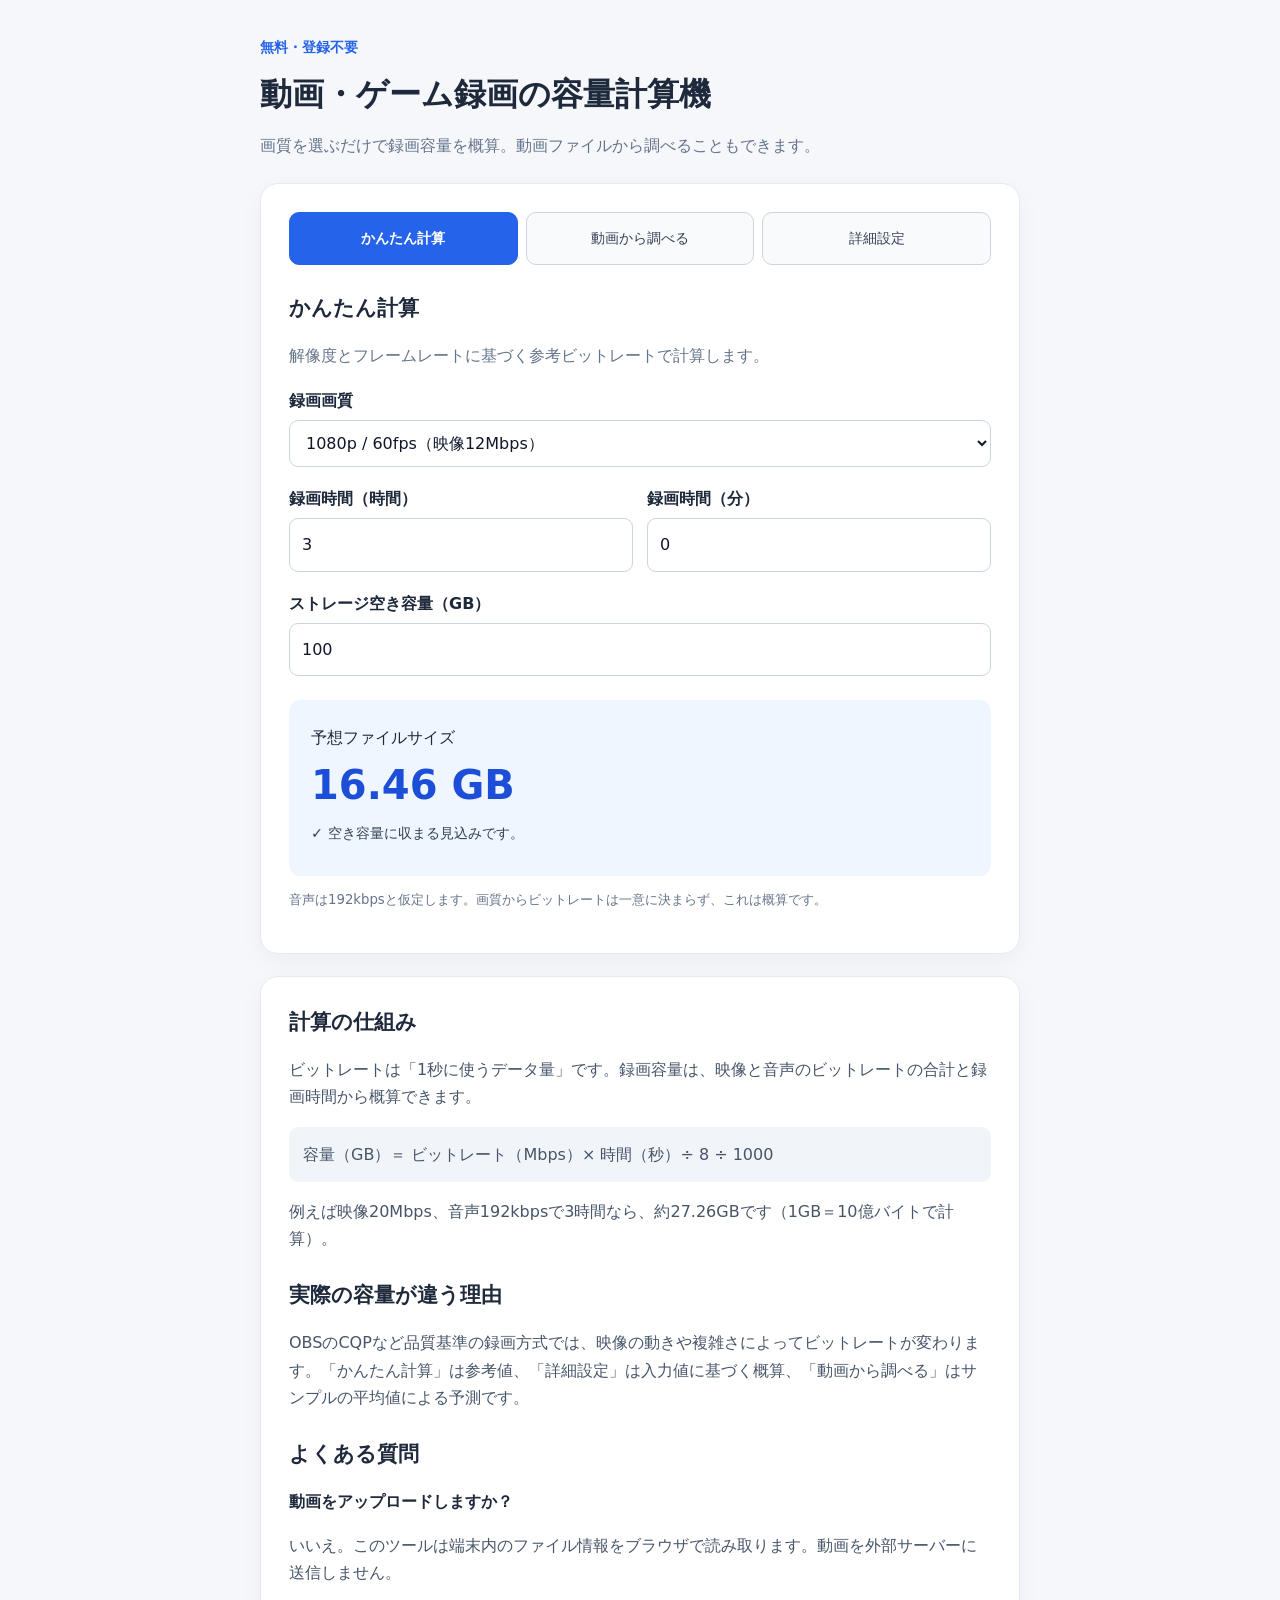
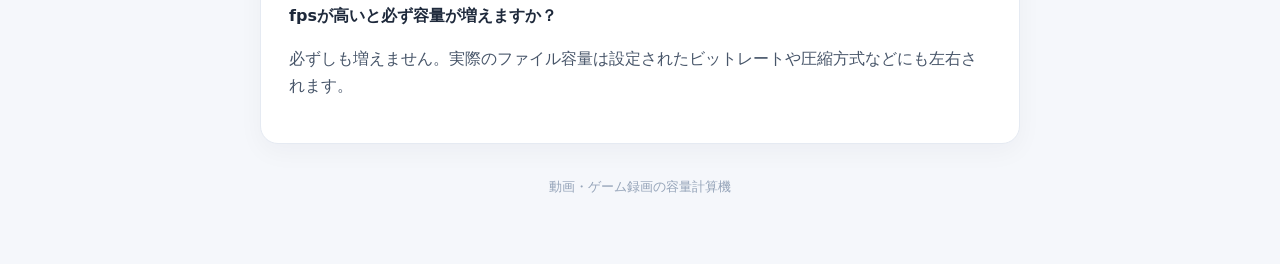
==== index.html @ 2545dfb8 "録画容量シミュ" ====
<!doctype html>
<html lang="ja">
<head>
  <meta charset="UTF-8">
  <meta name="viewport" content="width=device-width, initial-scale=1">
  <meta name="description" content="動画・ゲーム録画の容量を無料で計算。画質から概算、手元の動画から平均ビットレートを推定、OBSの設定値から詳細計算できます。">
  <title>動画・ゲーム録画の容量計算機</title>
  <link rel="stylesheet" href="style.css">
  <script src="script.js" defer></script>
</head>
<body>
  <main class="container">
    <header class="hero">
      <p class="eyebrow">無料・登録不要</p>
      <h1>動画・ゲーム録画の容量計算機</h1>
      <p>画質を選ぶだけで録画容量を概算。動画ファイルから調べることもできます。</p>
    </header>

    <section class="card" aria-label="容量計算ツール">
      <div class="tabs" role="tablist" aria-label="計算方法">
        <button type="button" class="tab active" role="tab" id="tab-easy" aria-controls="panel-easy" aria-selected="true" tabindex="0" data-tab="easy">かんたん計算</button>
        <button type="button" class="tab" role="tab" id="tab-file" aria-controls="panel-file" aria-selected="false" tabindex="-1" data-tab="file">動画から調べる</button>
        <button type="button" class="tab" role="tab" id="tab-detail" aria-controls="panel-detail" aria-selected="false" tabindex="-1" data-tab="detail">詳細設定</button>
      </div>

      <section id="panel-easy" class="panel" role="tabpanel" aria-labelledby="tab-easy">
        <h2>かんたん計算</h2>
        <p class="muted">解像度とフレームレートに基づく参考ビットレートで計算します。</p>
        <label for="quality">録画画質</label>
        <select id="quality">
          <option value="5">720p / 30fps（映像5Mbps）</option>
          <option value="8">1080p / 30fps（映像8Mbps）</option>
          <option value="12" selected>1080p / 60fps（映像12Mbps）</option>
          <option value="24">1440p / 60fps（映像24Mbps）</option>
          <option value="45">4K / 60fps（映像45Mbps）</option>
        </select>
        <div class="two-col">
          <div>
            <label for="easyHours">録画時間（時間）</label>
            <input id="easyHours" type="number" min="0" step="1" value="3">
          </div>
          <div>
            <label for="easyMinutes">録画時間（分）</label>
            <input id="easyMinutes" type="number" min="0" max="59" step="1" value="0">
          </div>
        </div>
        <label for="easyStorage">ストレージ空き容量（GB）</label>
        <input id="easyStorage" type="number" min="0" step="any" value="100">
        <div class="result" aria-live="polite">
          <p>予想ファイルサイズ</p>
          <output id="easySize" class="big">—</output>
          <p id="easyStatus" class="status"></p>
        </div>
        <p class="muted small">音声は192kbpsと仮定します。画質からビットレートは一意に決まらず、これは概算です。</p>
      </section>

      <section id="panel-file" class="panel" role="tabpanel" aria-labelledby="tab-file" hidden>
        <h2>動画から調べる</h2>
        <p class="muted">サンプル動画のファイルサイズと再生時間から、全体の平均ビットレートを推定します。</p>
        <label for="videoFile">手元の動画を選択</label>
        <input id="videoFile" type="file" accept="video/*,.mp4,.mov,.webm,.mkv">
        <p class="muted small">動画はサーバーへ送信しません。ブラウザで再生時間を読めない形式には対応できません。</p>
        <div class="two-col">
          <div>
            <label for="fileHours">予測する時間（時間）</label>
            <input id="fileHours" type="number" min="0" step="1" value="3">
          </div>
          <div>
            <label for="fileMinutes">予測する時間（分）</label>
            <input id="fileMinutes" type="number" min="0" max="59" step="1" value="0">
          </div>
        </div>
        <div id="fileResult" class="result" aria-live="polite">
          <p>平均総ビットレート</p>
          <output id="detectedBitrate" class="medium">—</output>
          <p>指定時間の予想容量</p>
          <output id="fileSize" class="big">—</output>
          <p id="fileStatus" class="status">動画を選択してください。</p>
        </div>
        <p class="muted small">平均総ビットレートには音声やコンテナ情報なども含まれます。映像内容や録画設定が変わると予測が外れることがあります。</p>
      </section>

      <section id="panel-detail" class="panel" role="tabpanel" aria-labelledby="tab-detail" hidden>
        <h2>詳細設定</h2>
        <p class="muted">OBSなどで設定した映像・音声ビットレートを入力します。</p>
        <label for="videoBitrate">映像ビットレート（Mbps）</label>
        <input id="videoBitrate" type="number" min="0.01" step="any" value="20">
        <label for="audioBitrate">音声ビットレート（kbps）</label>
        <input id="audioBitrate" type="number" min="0" step="any" value="192">
        <div class="two-col">
          <div>
            <label for="detailHours">録画時間（時間）</label>
            <input id="detailHours" type="number" min="0" step="1" value="3">
          </div>
          <div>
            <label for="detailMinutes">録画時間（分）</label>
            <input id="detailMinutes" type="number" min="0" max="59" step="1" value="0">
          </div>
        </div>
        <label for="detailStorage">ストレージ空き容量（GB）</label>
        <input id="detailStorage" type="number" min="0" step="any" value="100">
        <div class="result" aria-live="polite">
          <p>予想ファイルサイズ</p>
          <output id="detailSize" class="big">—</output>
          <p id="detailStatus" class="status"></p>
        </div>
      </section>
    </section>

    <article class="card guide">
      <h2>計算の仕組み</h2>
      <p>ビットレートは「1秒に使うデータ量」です。録画容量は、映像と音声のビットレートの合計と録画時間から概算できます。</p>
      <p class="formula">容量（GB）＝ ビットレート（Mbps）× 時間（秒）÷ 8 ÷ 1000</p>
      <p>例えば映像20Mbps、音声192kbpsで3時間なら、約27.26GBです（1GB＝10億バイトで計算）。</p>
      <h2>実際の容量が違う理由</h2>
      <p>OBSのCQPなど品質基準の録画方式では、映像の動きや複雑さによってビットレートが変わります。「かんたん計算」は参考値、「詳細設定」は入力値に基づく概算、「動画から調べる」はサンプルの平均値による予測です。</p>
      <h2>よくある質問</h2>
      <h3>動画をアップロードしますか？</h3>
      <p>いいえ。このツールは端末内のファイル情報をブラウザで読み取ります。動画を外部サーバーに送信しません。</p>
      <h3>fpsが高いと必ず容量が増えますか？</h3>
      <p>必ずしも増えません。実際のファイル容量は設定されたビットレートや圧縮方式などにも左右されます。</p>
    </article>
    <footer>動画・ゲーム録画の容量計算機</footer>
  </main>
</body>
</html>
---- style.css ----
:root {
  color-scheme: light;
  font-family: system-ui, -apple-system, "Hiragino Kaku Gothic ProN", "Noto Sans JP", sans-serif;
}

* {
  box-sizing: border-box;
}

body {
  margin: 0;
  background: #f5f7fb;
  color: #1e293b;
  line-height: 1.7;
}

.container {
  width: min(100% - 32px, 760px);
  margin: 36px auto;
}

.hero {
  margin-bottom: 24px;
}

.hero h1 {
  font-size: clamp(1.55rem, 5vw, 2rem);
  line-height: 1.35;
  margin: 4px 0 10px;
}

.hero p {
  color: #64748b;
}

.eyebrow {
  color: #2563eb !important;
  font-size: .85rem;
  font-weight: 700;
}

.card {
  background: #fff;
  border: 1px solid #e5eaf2;
  border-radius: 18px;
  padding: 28px;
  margin-bottom: 22px;
  box-shadow: 0 8px 26px #0f172a0a;
}

.tabs {
  display: grid;
  grid-template-columns: repeat(3, minmax(0, 1fr));
  gap: 8px;
  margin-bottom: 26px;
}

.tab {
  padding: 13px 6px;
  border: 1px solid #cbd5e1;
  border-radius: 10px;
  background: #f8fafc;
  color: #334155;
  font: inherit;
  font-size: .9rem;
  cursor: pointer;
}

.tab.active {
  color: #fff;
  background: #2563eb;
  border-color: #2563eb;
  font-weight: 700;
}

.tab:focus-visible,
input:focus-visible,
select:focus-visible {
  outline: 3px solid #93c5fd;
  outline-offset: 2px;
}

.panel[hidden] {
  display: none;
}

h2 {
  margin: 0 0 10px;
  font-size: 1.3rem;
}

h3 {
  font-size: 1rem;
  margin-bottom: 4px;
}

.muted {
  color: #64748b;
}

.small {
  font-size: .83rem;
}

label {
  display: block;
  margin: 18px 0 6px;
  font-weight: 650;
}

input,
select {
  display: block;
  width: 100%;
  border: 1px solid #cbd5e1;
  border-radius: 9px;
  padding: 12px;
  background: white;
  color: #0f172a;
  font: inherit;
  font-size: 1rem;
}

input[type="file"] {
  padding: 18px 12px;
  border-style: dashed;
}

.two-col {
  display: grid;
  grid-template-columns: repeat(2, minmax(0, 1fr));
  gap: 14px;
}

.result {
  background: #eff6ff;
  border-radius: 12px;
  padding: 22px;
  margin-top: 24px;
}

.result p {
  margin: 2px 0 8px;
}

.big,
.medium {
  display: block;
  font-weight: 750;
  color: #1d4ed8;
  line-height: 1.3;
  overflow-wrap: anywhere;
}

.big {
  font-size: clamp(1.8rem, 6vw, 2.5rem);
}

.medium {
  font-size: 1.4rem;
}

.status {
  font-size: .9rem;
  color: #334155;
  margin-top: 10px !important;
}

.guide h2:not(:first-child) {
  margin-top: 26px;
}

.guide p {
  color: #475569;
}

.formula {
  background: #f1f5f9;
  padding: 14px;
  border-radius: 9px;
  overflow-wrap: anywhere;
}

footer {
  text-align: center;
  color: #94a3b8;
  font-size: .8rem;
  padding: 10px 0 30px;
}

@media (max-width: 560px) {
  .container {
    margin-top: 20px;
  }

  .card {
    padding: 18px;
  }

  .tabs {
    gap: 5px;
  }

  .tab {
    font-size: .76rem;
    line-height: 1.4;
    padding: 12px 4px;
  }

  .two-col {
    grid-template-columns: 1fr;
    gap: 0;
  }
}
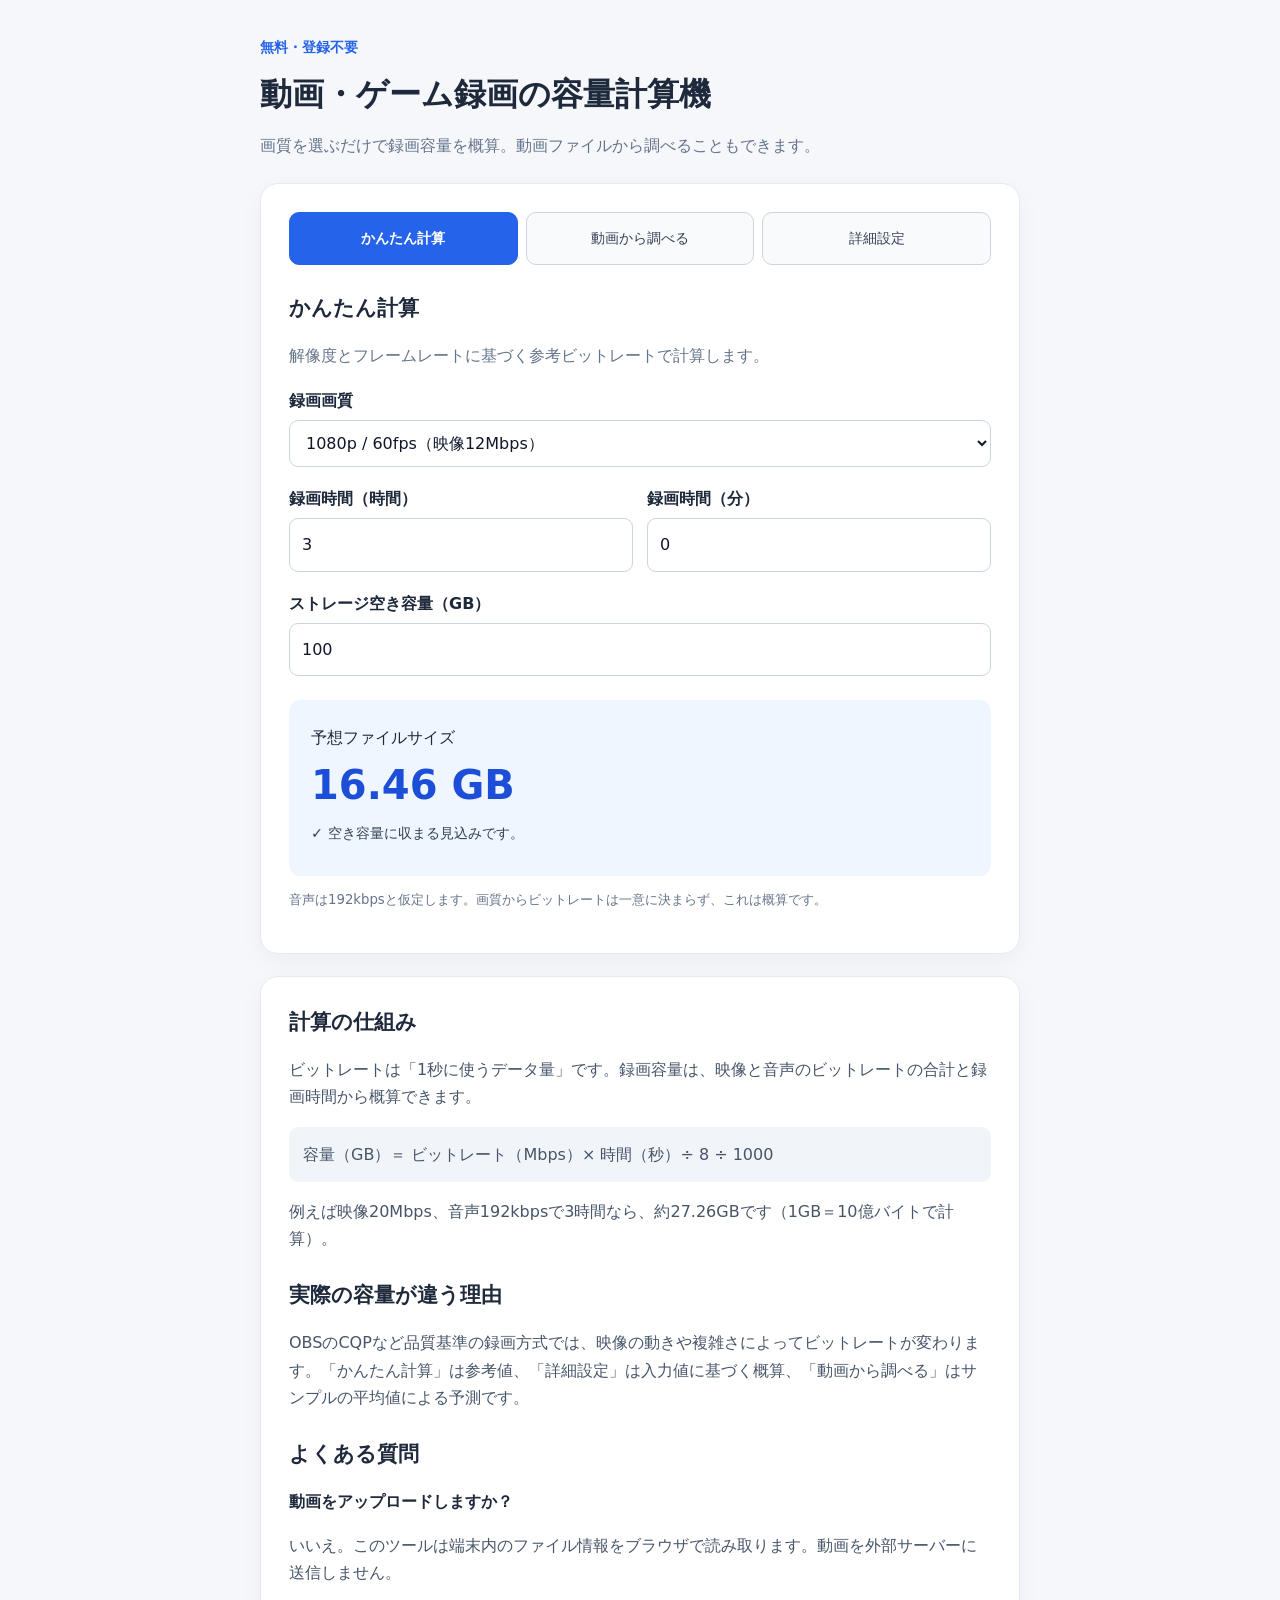
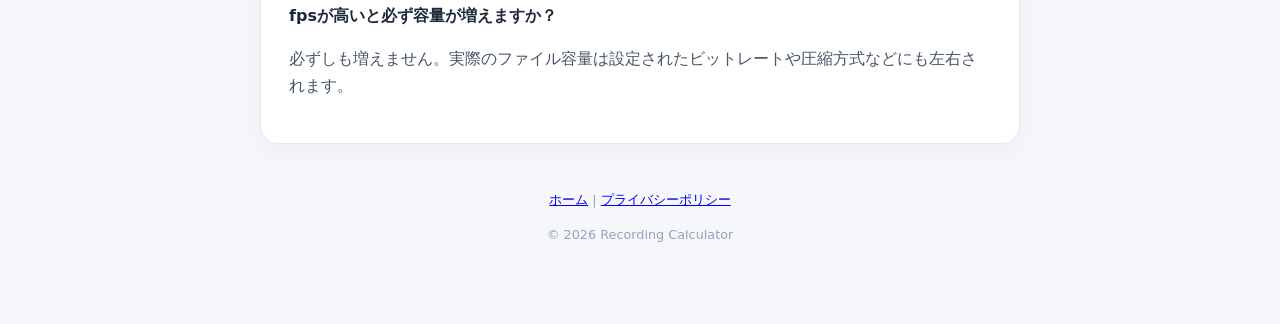
==== commit fc396a30: "Add privacy policy page" ====
--- a/index.html
+++ b/index.html
@@ -1,12 +1,17 @@
 <!doctype html>
 <html lang="ja">
+
 <head>
   <meta charset="UTF-8">
   <meta name="viewport" content="width=device-width, initial-scale=1">
   <meta name="description" content="動画・ゲーム録画の容量を無料で計算。画質から概算、手元の動画から平均ビットレートを推定、OBSの設定値から詳細計算できます。">
+  <meta name="google-site-verification" content="ZwyPeO56EyKTEj0ig4Zph3YsP8h_xKl-02OFlChP3ek" />
   <title>動画・ゲーム録画の容量計算機</title>
   <link rel="stylesheet" href="style.css">
   <script src="script.js" defer></script>
+  <!-- Cloudflare Web Analytics -->
+  <script type='module' src='https://static.cloudflareinsights.com/beacon.min.js' data-cf-beacon='{"token": "d327a57d81ee4e0887fe18182597323a"}'></script>
+  <!-- End Cloudflare Web Analytics -->
 </head>
 <body>
   <main class="container">
@@ -120,7 +125,14 @@
       <h3>fpsが高いと必ず容量が増えますか？</h3>
       <p>必ずしも増えません。実際のファイル容量は設定されたビットレートや圧縮方式などにも左右されます。</p>
     </article>
-    <footer>動画・ゲーム録画の容量計算機</footer>
+    <footer>
+      <p>
+      <a href="/">ホーム</a> |
+      <a href="/privacy.html">プライバシーポリシー</a>
+      </p>
+
+      <p>© 2026 Recording Calculator</p>
+    </footer>
   </main>
 </body>
 </html>
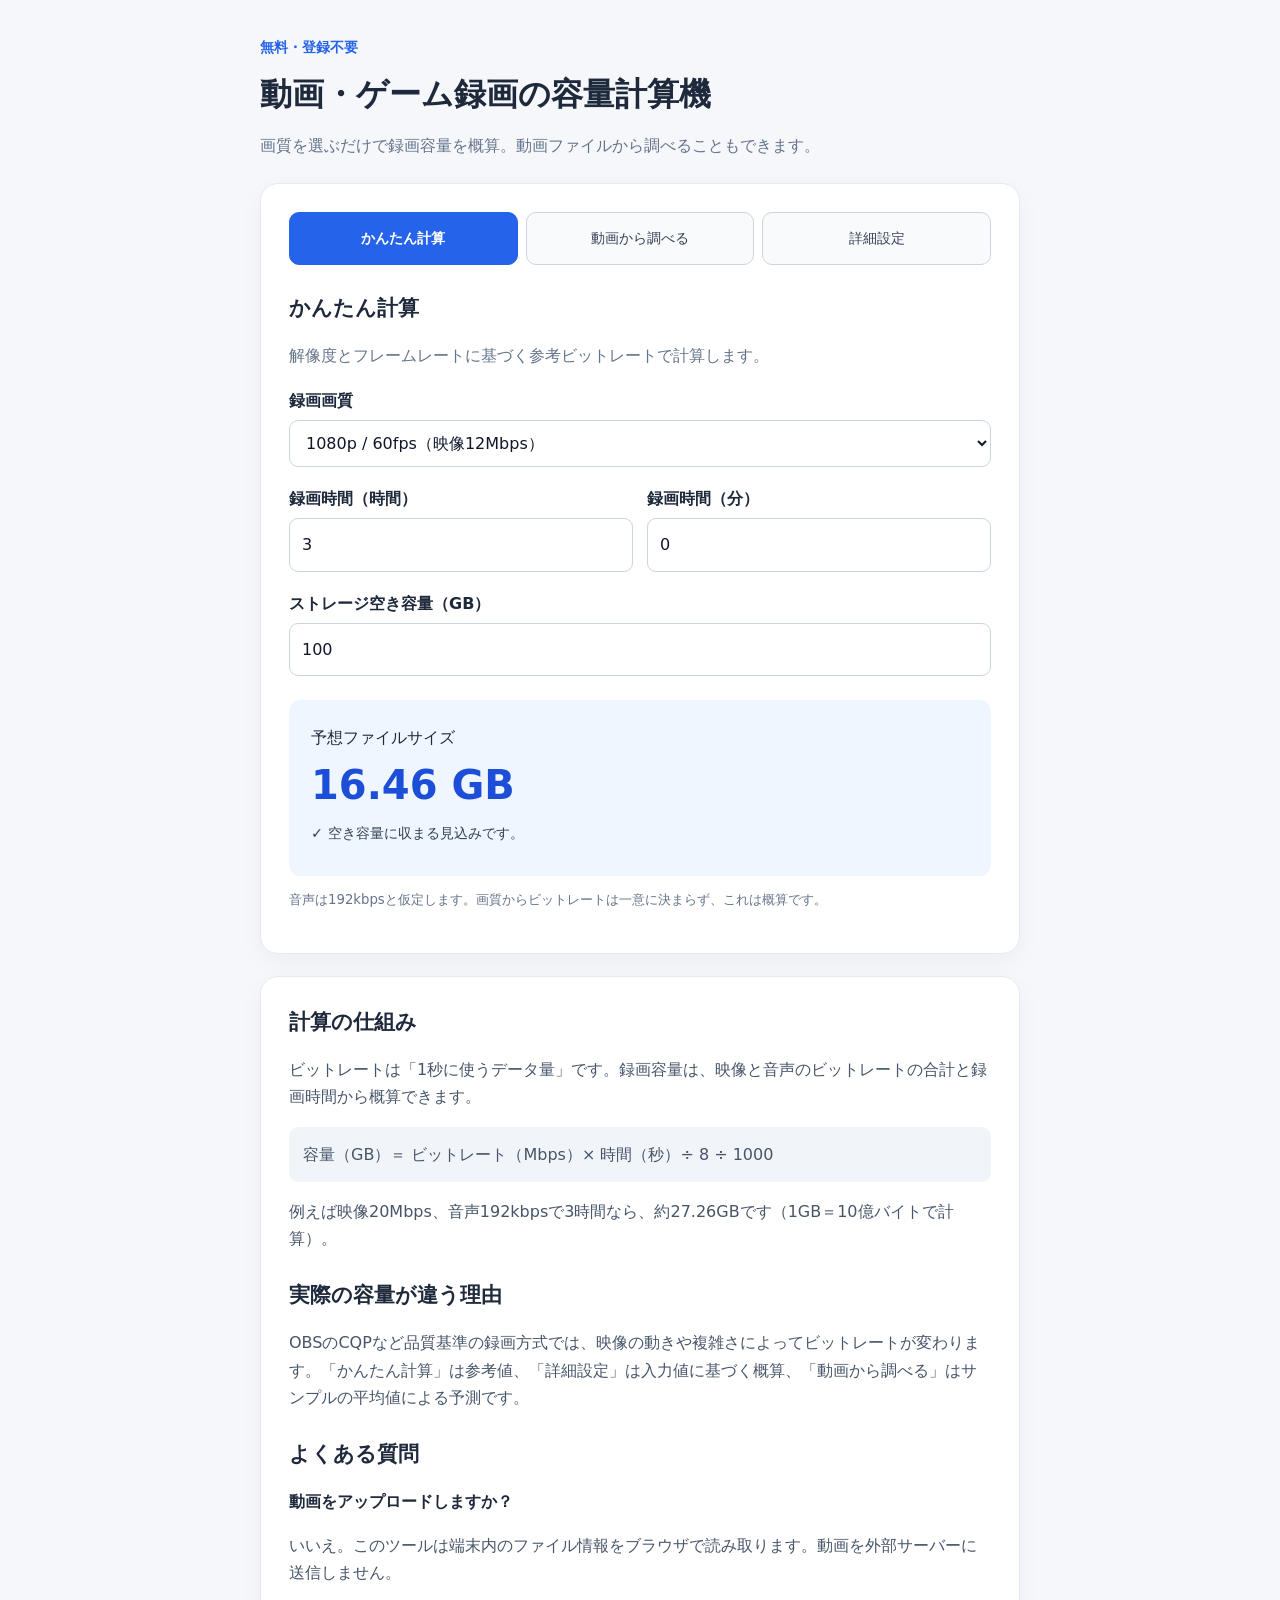
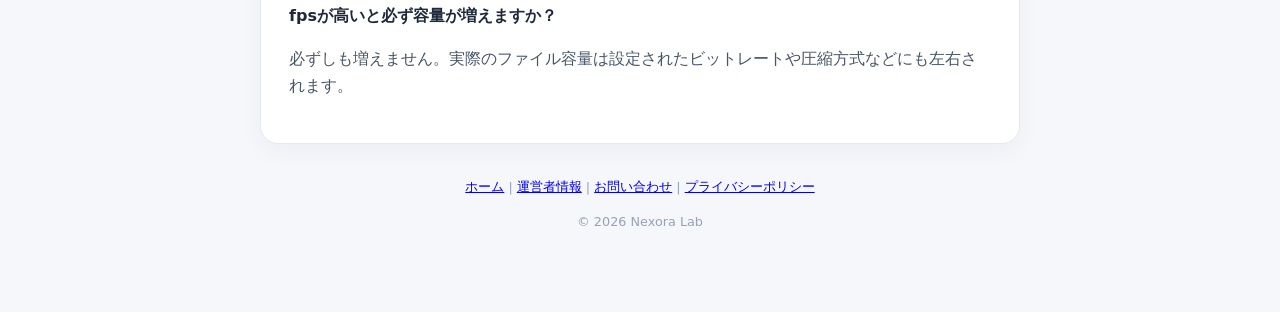
==== commit 8c6e3f48: "Add about and contact pages" ====
--- a/index.html
+++ b/index.html
@@ -126,13 +126,15 @@
       <p>必ずしも増えません。実際のファイル容量は設定されたビットレートや圧縮方式などにも左右されます。</p>
     </article>
     <footer>
-      <p>
-      <a href="/">ホーム</a> |
-      <a href="/privacy.html">プライバシーポリシー</a>
-      </p>
+  <nav aria-label="フッターナビゲーション">
+    <a href="/">ホーム</a> |
+    <a href="/about.html">運営者情報</a> |
+    <a href="/contact.html">お問い合わせ</a> |
+    <a href="/privacy.html">プライバシーポリシー</a>
+  </nav>
 
-      <p>© 2026 Recording Calculator</p>
-    </footer>
+    <p>© 2026 Nexora Lab</p>
+</footer>
   </main>
 </body>
 </html>
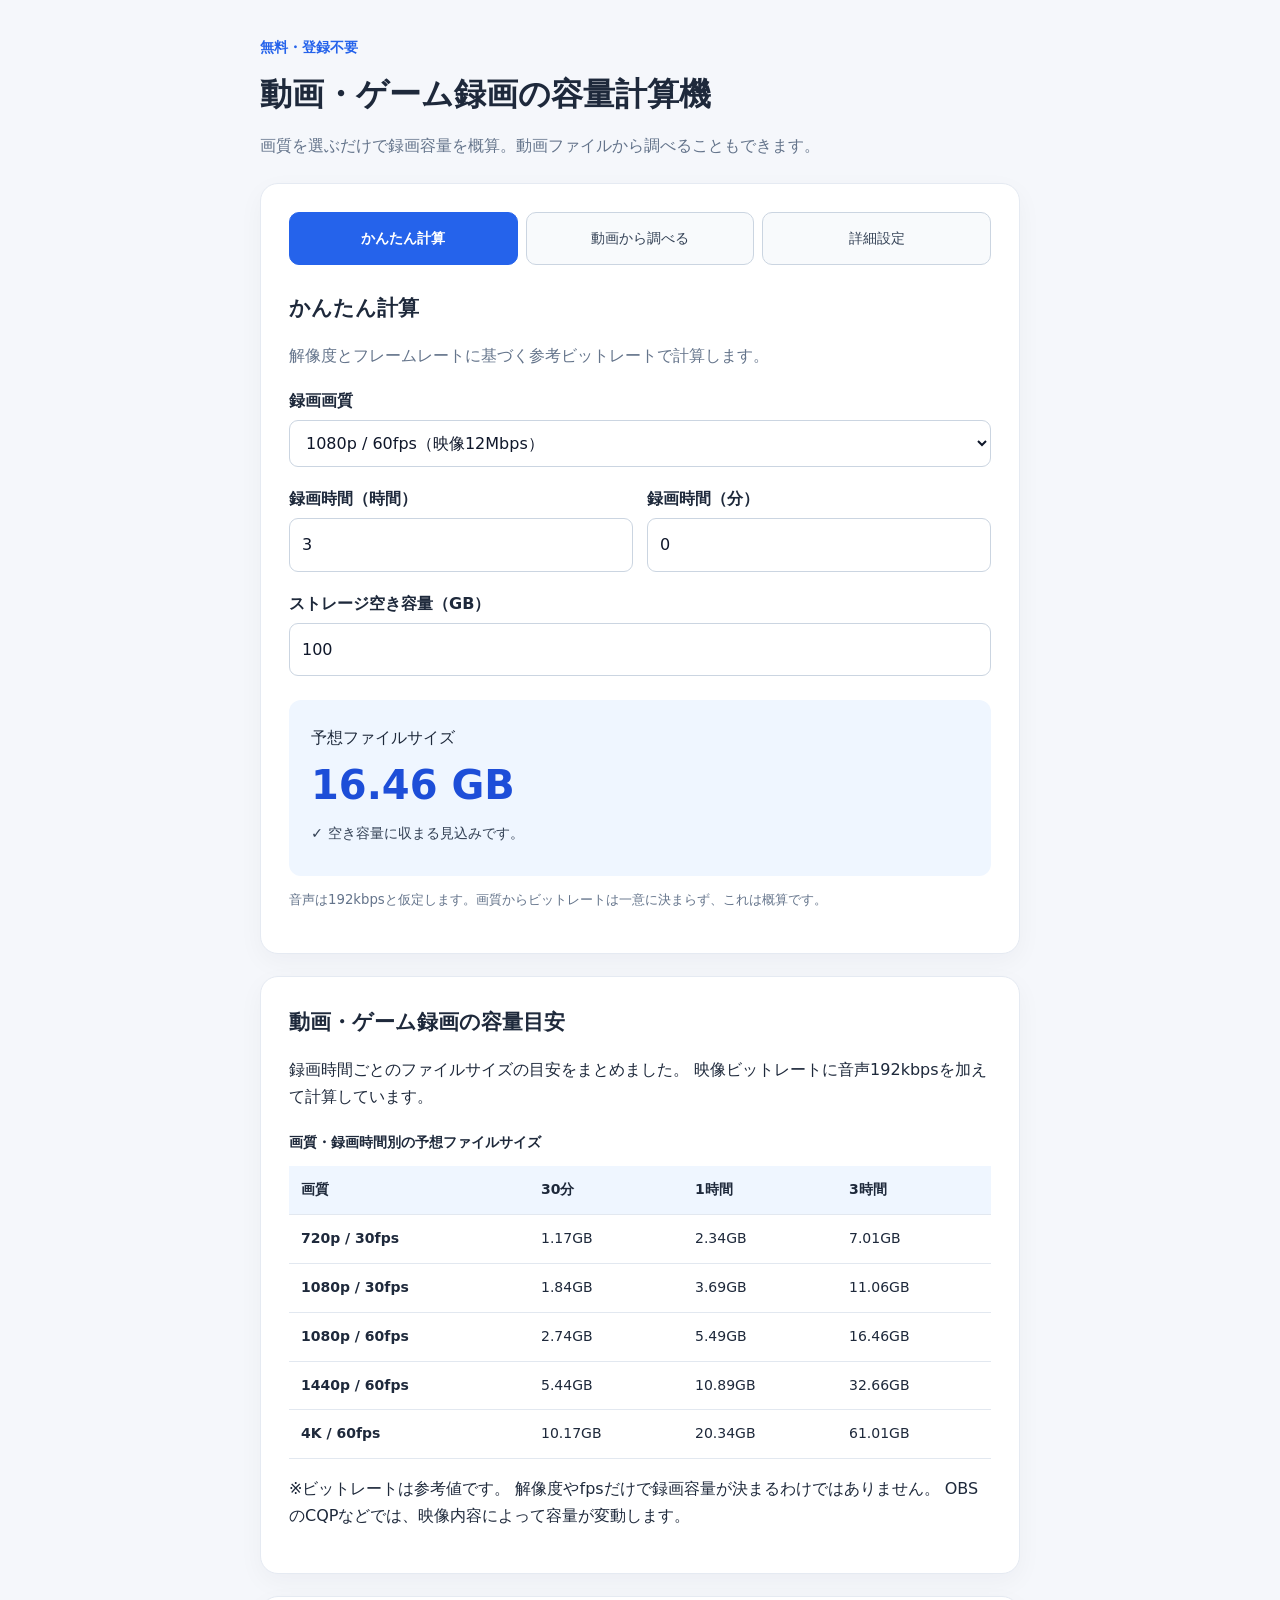
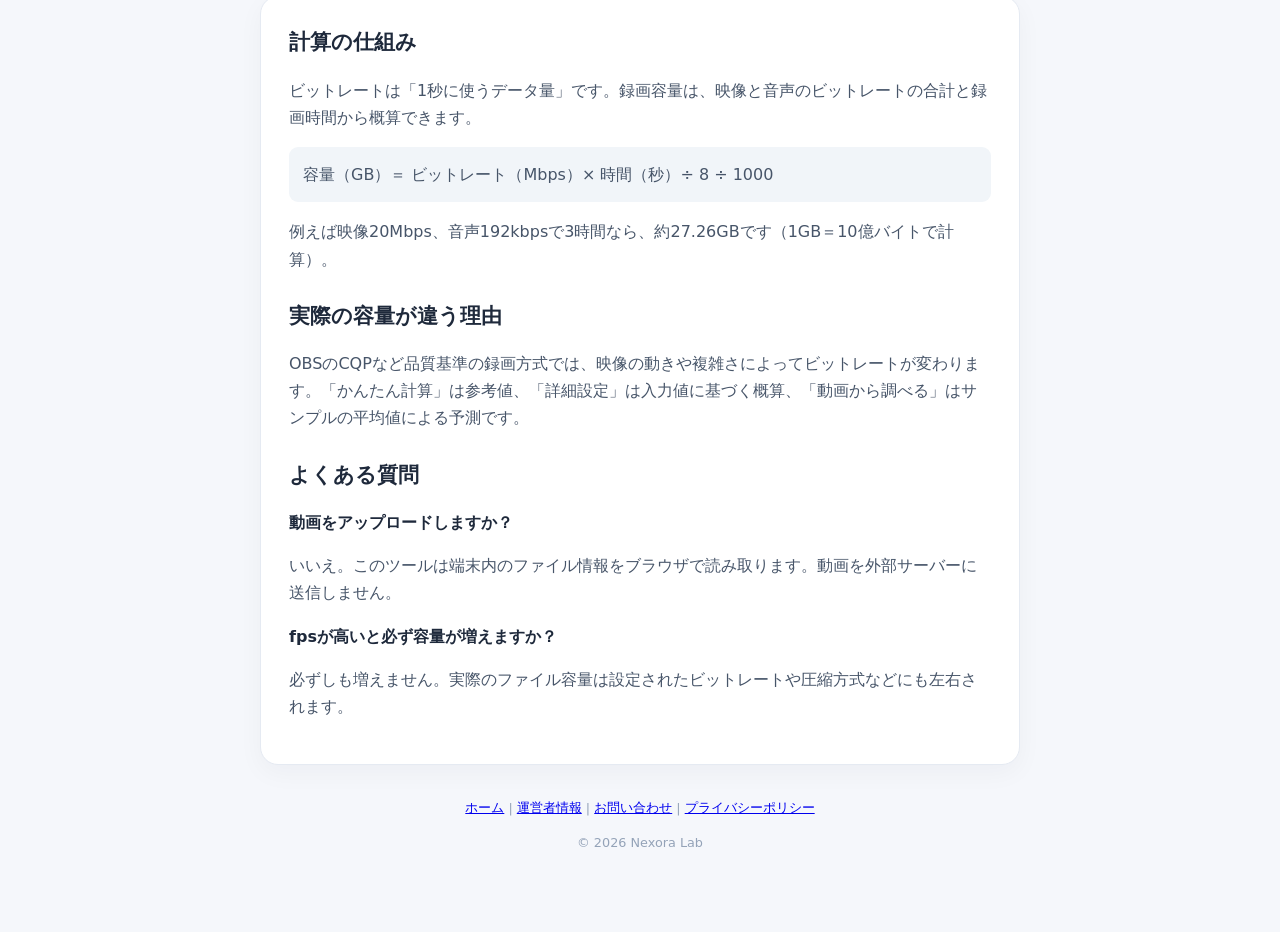
==== commit cf04768a: "Add recording capacity comparison table" ====
--- a/index.html
+++ b/index.html
@@ -111,6 +111,75 @@
         </div>
       </section>
     </section>
+
+    <section class="card article" aria-labelledby="capacity-guide">
+  <h2 id="capacity-guide">
+    動画・ゲーム録画の容量目安
+  </h2>
+
+  <p>
+    録画時間ごとのファイルサイズの目安をまとめました。
+    映像ビットレートに音声192kbpsを加えて計算しています。
+  </p>
+
+  <div class="table-wrapper">
+    <table>
+      <caption>画質・録画時間別の予想ファイルサイズ</caption>
+
+      <thead>
+        <tr>
+          <th scope="col">画質</th>
+          <th scope="col">30分</th>
+          <th scope="col">1時間</th>
+          <th scope="col">3時間</th>
+        </tr>
+      </thead>
+
+      <tbody>
+        <tr>
+          <th scope="row">720p / 30fps</th>
+          <td>1.17GB</td>
+          <td>2.34GB</td>
+          <td>7.01GB</td>
+        </tr>
+
+        <tr>
+          <th scope="row">1080p / 30fps</th>
+          <td>1.84GB</td>
+          <td>3.69GB</td>
+          <td>11.06GB</td>
+        </tr>
+
+        <tr>
+          <th scope="row">1080p / 60fps</th>
+          <td>2.74GB</td>
+          <td>5.49GB</td>
+          <td>16.46GB</td>
+        </tr>
+
+        <tr>
+          <th scope="row">1440p / 60fps</th>
+          <td>5.44GB</td>
+          <td>10.89GB</td>
+          <td>32.66GB</td>
+        </tr>
+
+        <tr>
+          <th scope="row">4K / 60fps</th>
+          <td>10.17GB</td>
+          <td>20.34GB</td>
+          <td>61.01GB</td>
+        </tr>
+      </tbody>
+    </table>
+  </div>
+
+  <p class="hint">
+    ※ビットレートは参考値です。
+    解像度やfpsだけで録画容量が決まるわけではありません。
+    OBSのCQPなどでは、映像内容によって容量が変動します。
+  </p>
+</section>
 
     <article class="card guide">
       <h2>計算の仕組み</h2>
--- a/style.css
+++ b/style.css
@@ -212,3 +212,63 @@
     gap: 0;
   }
 }
+
+.contact-button {
+  display: inline-block;
+  margin-top: 16px;
+  padding: 14px 24px;
+
+  background-color: #2563eb;
+  color: white;
+
+  text-decoration: none;
+  border-radius: 8px;
+
+  font-weight: 600;
+  transition: background-color 0.2s;
+}
+
+.contact-button:hover {
+  background-color: #1d4ed8;
+  color: white;
+}
+
+/* 録画容量の比較表 */
+
+.table-wrapper {
+  width: 100%;
+  overflow-x: auto;
+  margin-top: 20px;
+}
+
+table {
+  width: 100%;
+  border-collapse: collapse;
+  font-size: 14px;
+  text-align: left;
+}
+
+caption {
+  margin-bottom: 12px;
+  font-weight: 600;
+  text-align: left;
+}
+
+th,
+td {
+  padding: 12px;
+  border-bottom: 1px solid #e2e8f0;
+  white-space: nowrap;
+}
+
+thead {
+  background: #eff6ff;
+}
+
+th {
+  font-weight: 600;
+}
+
+tbody tr:hover {
+  background: #f8fafc;
+}
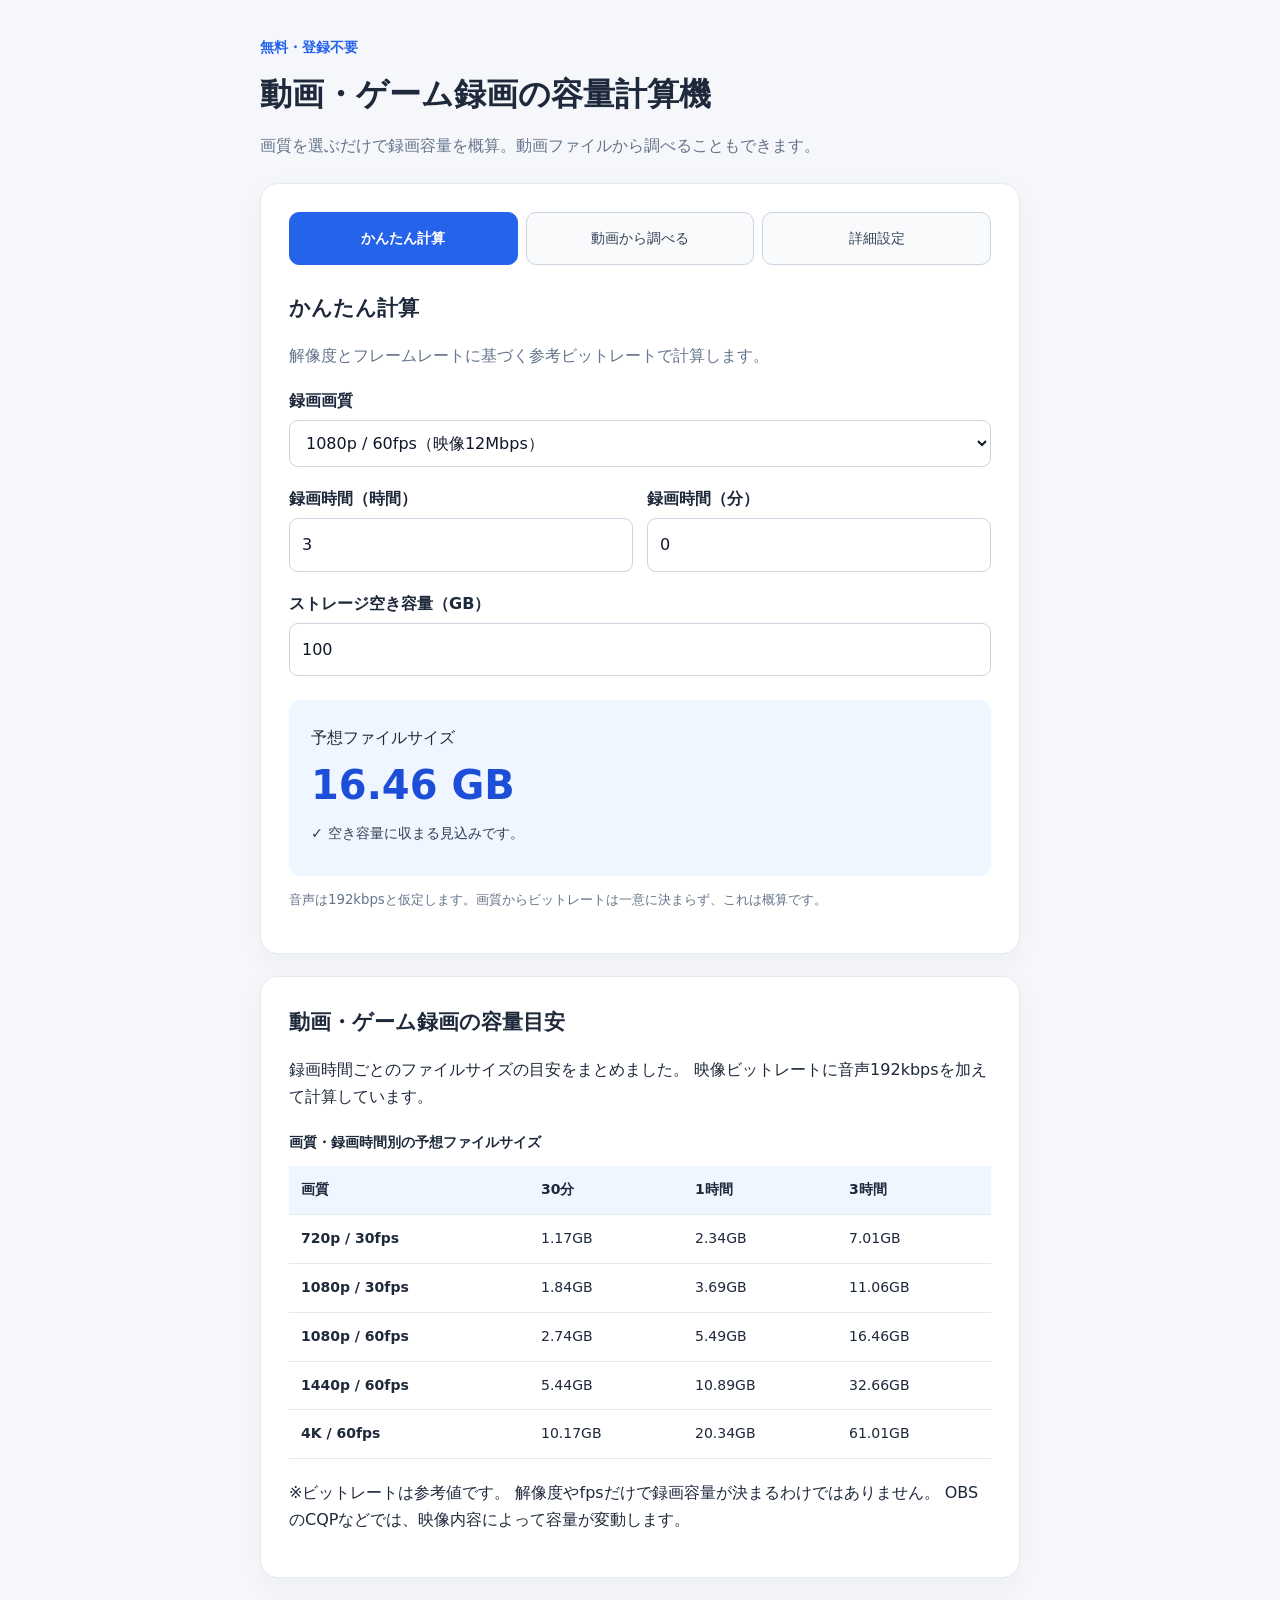
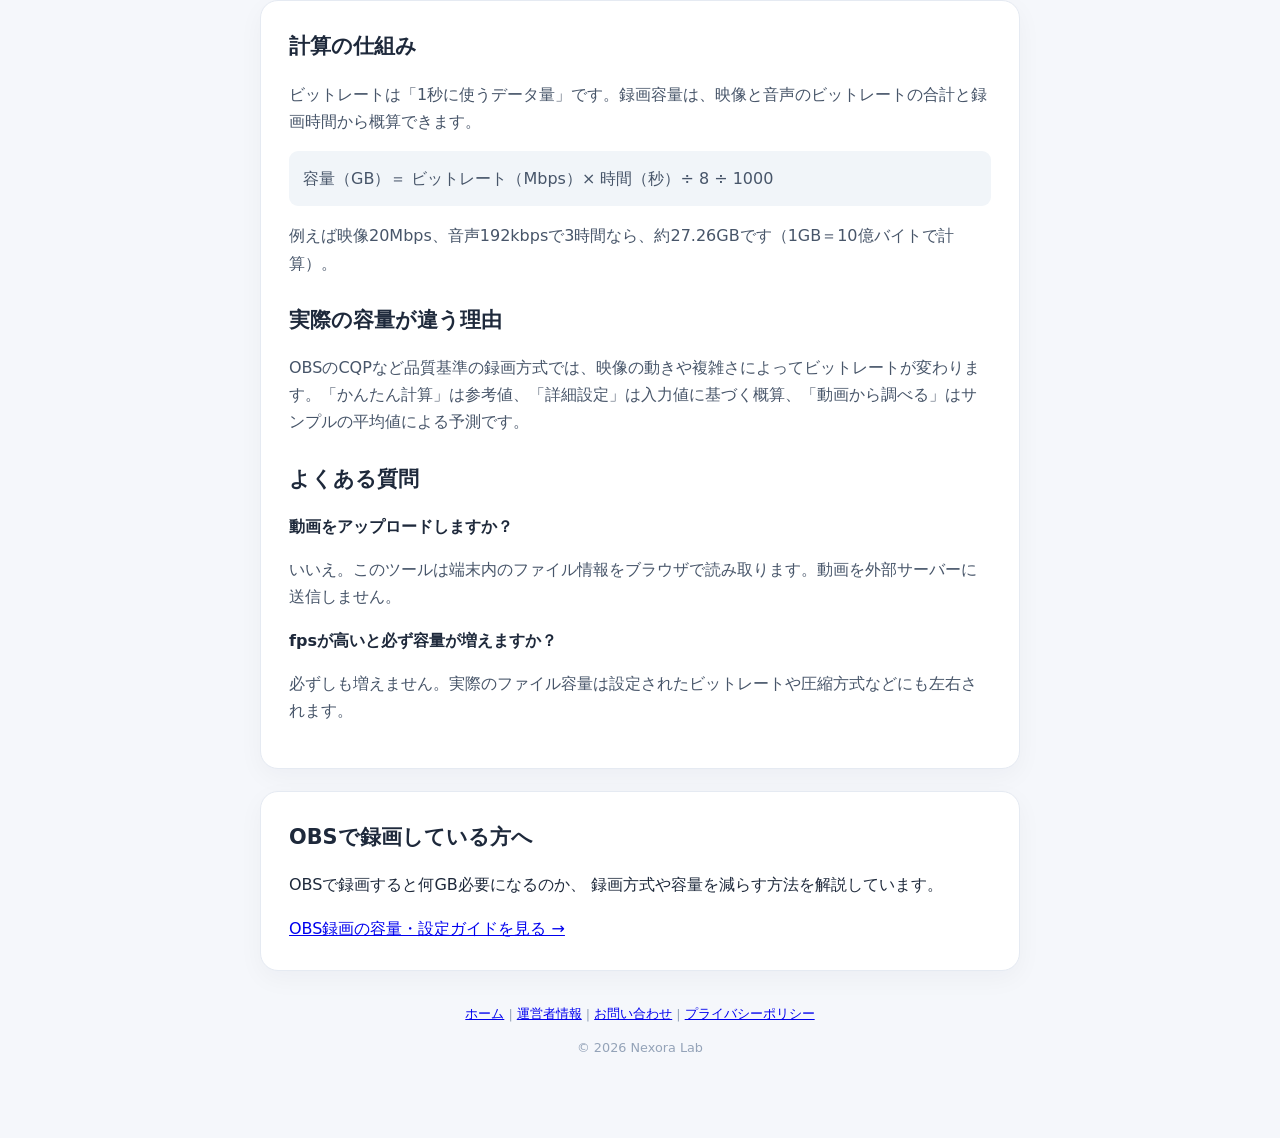
==== commit f5b27a17: "Add OBS recording guide" ====
--- a/index.html
+++ b/index.html
@@ -194,6 +194,18 @@
       <h3>fpsが高いと必ず容量が増えますか？</h3>
       <p>必ずしも増えません。実際のファイル容量は設定されたビットレートや圧縮方式などにも左右されます。</p>
     </article>
+    <section class="card">
+  <h2>OBSで録画している方へ</h2>
+
+  <p>
+    OBSで録画すると何GB必要になるのか、
+    録画方式や容量を減らす方法を解説しています。
+  </p>
+
+  <a href="/obs-recording-guide.html">
+    OBS録画の容量・設定ガイドを見る →
+  </a>
+</section>
     <footer>
   <nav aria-label="フッターナビゲーション">
     <a href="/">ホーム</a> |
--- a/style.css
+++ b/style.css
@@ -271,4 +271,40 @@
 
 tbody tr:hover {
   background: #f8fafc;
+}
+
+/* 比較表 */
+
+.table-wrapper {
+  width: 100%;
+  overflow-x: auto;
+  margin: 20px 0;
+}
+
+table {
+  width: 100%;
+  border-collapse: collapse;
+  text-align: left;
+  font-size: 14px;
+}
+
+caption {
+  text-align: left;
+  margin-bottom: 12px;
+  font-weight: 600;
+}
+
+th,
+td {
+  padding: 12px;
+  border-bottom: 1px solid #e2e8f0;
+  white-space: nowrap;
+}
+
+thead {
+  background: #eff6ff;
+}
+
+tbody tr:hover {
+  background: #f8fafc;
 }
